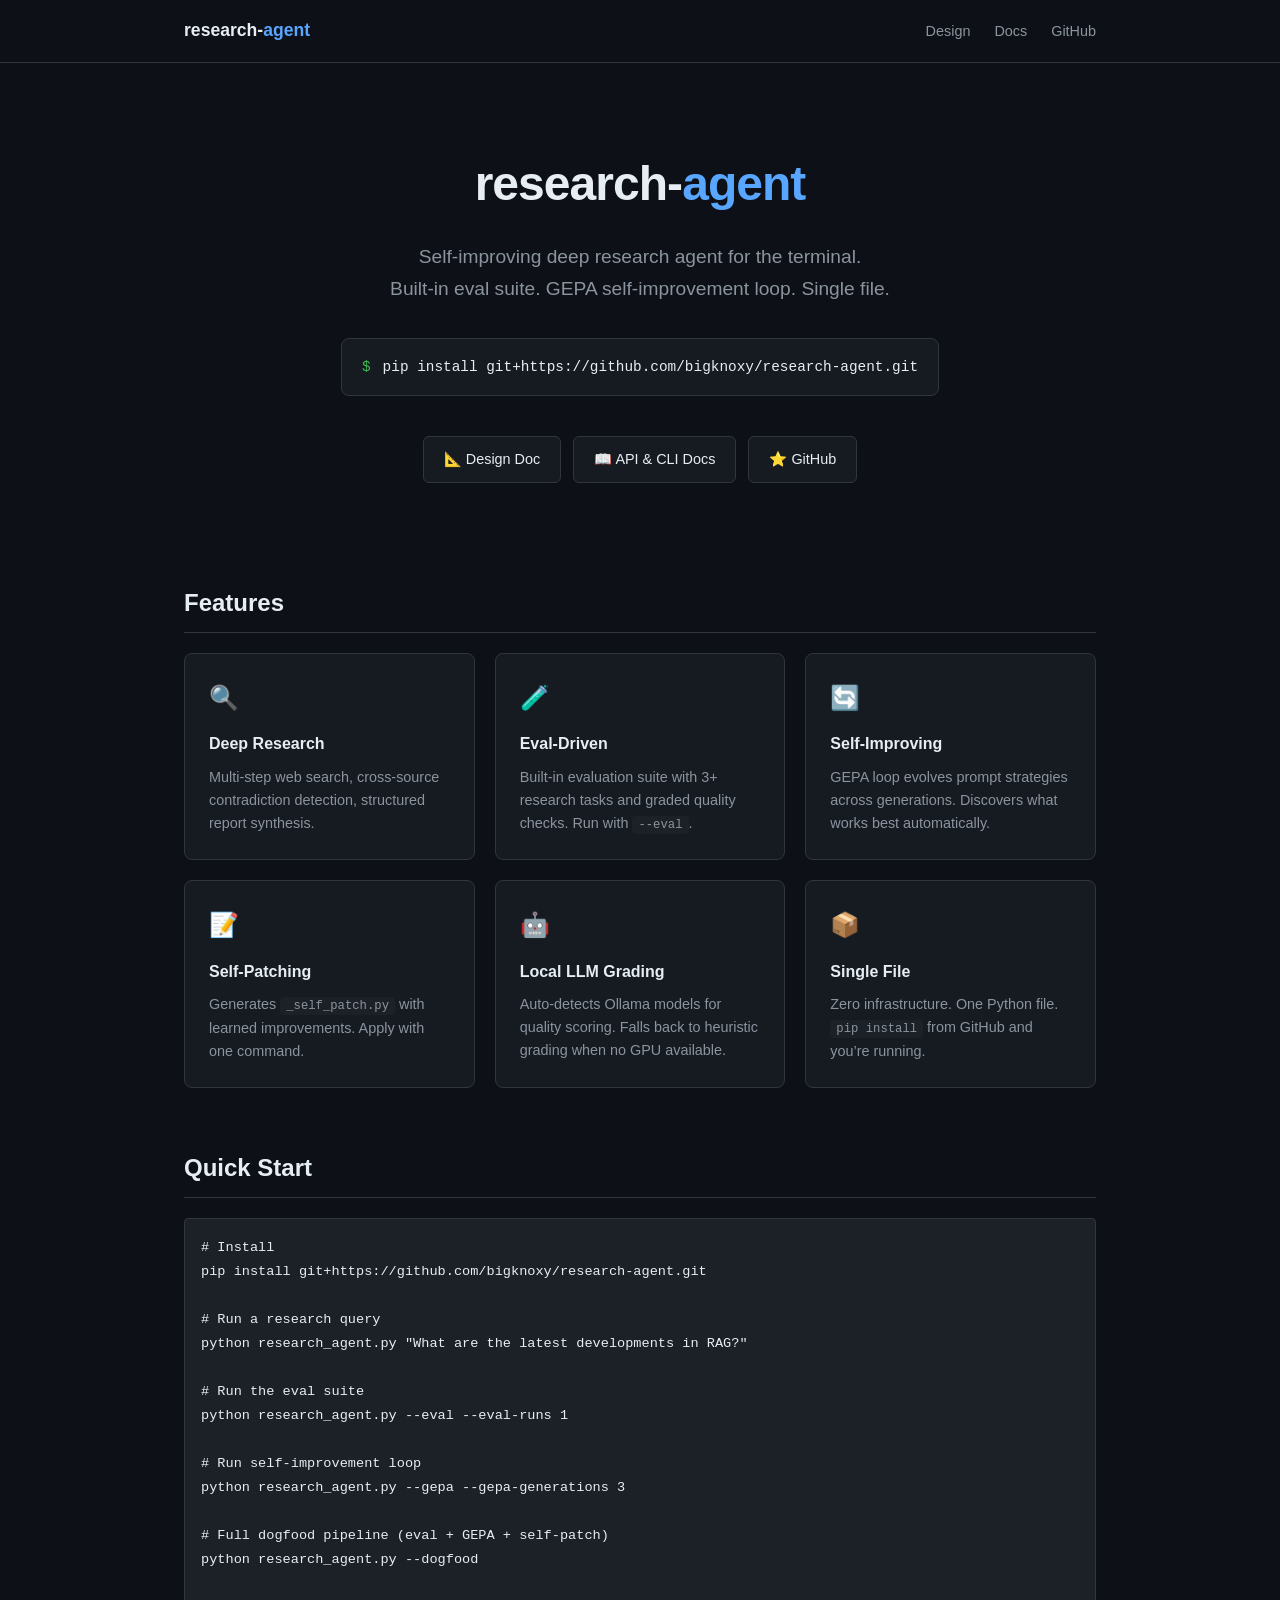
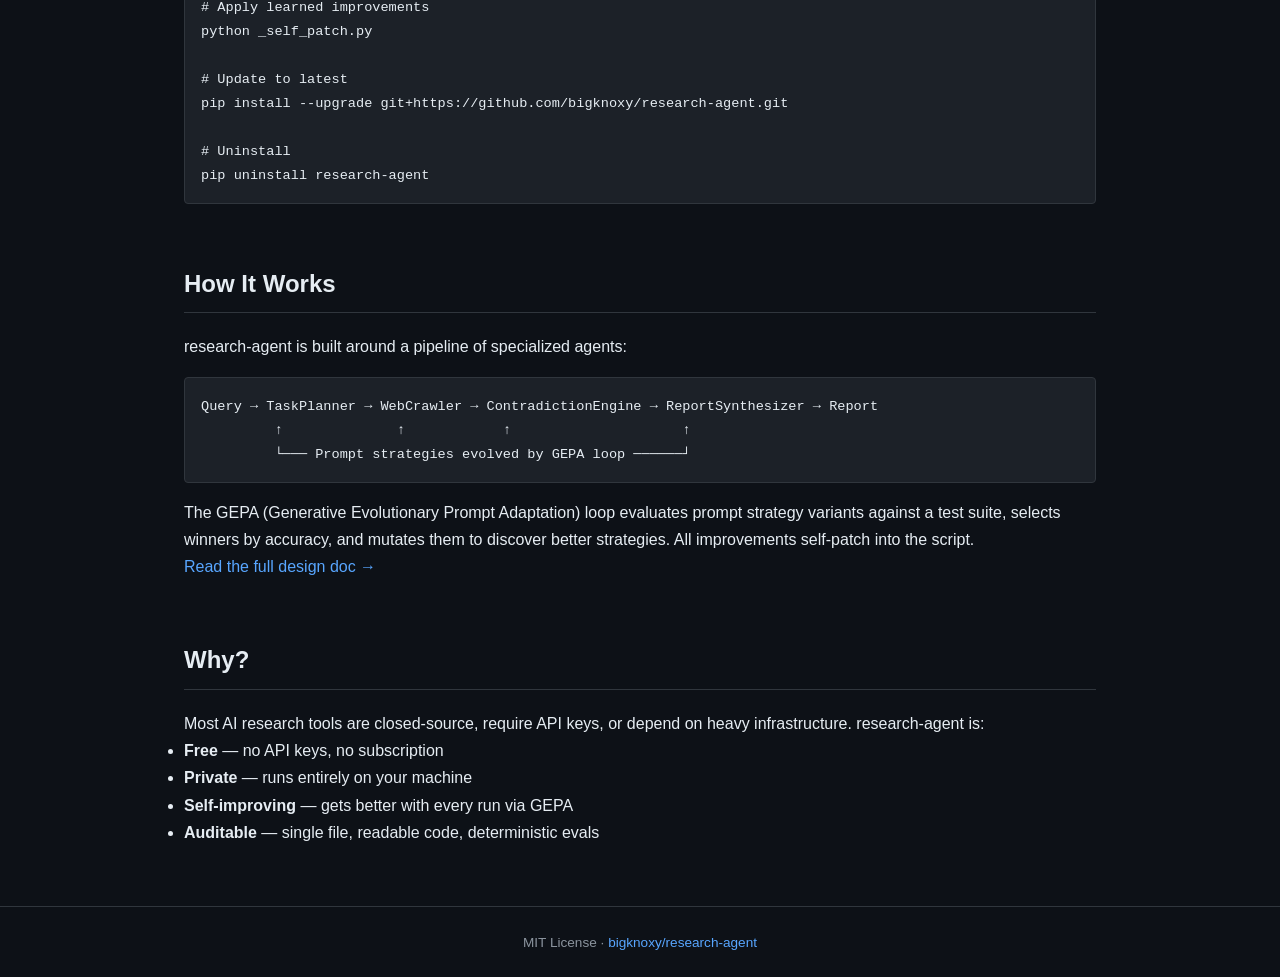
==== docs/index.html @ 5cabf2e4 "Initial release: research-agent v2.0.1 Self-improving deep research agent with: - Multi-source web c" ====
<!DOCTYPE html>
<html lang="en">
<head>
  <meta charset="UTF-8">
  <meta name="viewport" content="width=device-width, initial-scale=1.0">
  <title>research-agent — Self-improving deep research CLI</title>
  <meta name="description" content="Self-improving deep research agent for the terminal. Built-in eval suite and GEPA self-improvement loop.">
  <link rel="stylesheet" href="styles.css">
</head>
<body>
<nav>
  <div class="container">
    <span class="logo">research-<em>agent</em></span>
    <span class="spacer"></span>
    <a href="design.html">Design</a>
    <a href="api.html">Docs</a>
    <a href="https://github.com/bigknoxy/research-agent">GitHub</a>
  </div>
</nav>

<div class="hero">
  <h1>research-<em>agent</em></h1>
  <p>Self-improving deep research agent for the terminal.<br>Built-in eval suite. GEPA self-improvement loop. Single file.</p>
  <div class="install-box">
    <span class="prompt">$</span>
    <span class="cmd">pip install git+https://github.com/bigknoxy/research-agent.git</span>
  </div>
  <div class="quick-links">
    <a href="design.html">📐 Design Doc</a>
    <a href="api.html">📖 API &amp; CLI Docs</a>
    <a href="https://github.com/bigknoxy/research-agent">⭐ GitHub</a>
  </div>
</div>

<div class="container">
  <section>
    <h2>Features</h2>
    <div class="features">
      <div class="feature-card">
        <span class="icon">🔍</span>
        <h3>Deep Research</h3>
        <p>Multi-step web search, cross-source contradiction detection, structured report synthesis.</p>
      </div>
      <div class="feature-card">
        <span class="icon">🧪</span>
        <h3>Eval-Driven</h3>
        <p>Built-in evaluation suite with 3+ research tasks and graded quality checks. Run with <code>--eval</code>.</p>
      </div>
      <div class="feature-card">
        <span class="icon">🔄</span>
        <h3>Self-Improving</h3>
        <p>GEPA loop evolves prompt strategies across generations. Discovers what works best automatically.</p>
      </div>
      <div class="feature-card">
        <span class="icon">📝</span>
        <h3>Self-Patching</h3>
        <p>Generates <code>_self_patch.py</code> with learned improvements. Apply with one command.</p>
      </div>
      <div class="feature-card">
        <span class="icon">🤖</span>
        <h3>Local LLM Grading</h3>
        <p>Auto-detects Ollama models for quality scoring. Falls back to heuristic grading when no GPU available.</p>
      </div>
      <div class="feature-card">
        <span class="icon">📦</span>
        <h3>Single File</h3>
        <p>Zero infrastructure. One Python file. <code>pip install</code> from GitHub and you&rsquo;re running.</p>
      </div>
    </div>
  </section>

  <section>
    <h2>Quick Start</h2>
    <pre><code># Install
pip install git+https://github.com/bigknoxy/research-agent.git

# Run a research query
python research_agent.py "What are the latest developments in RAG?"

# Run the eval suite
python research_agent.py --eval --eval-runs 1

# Run self-improvement loop
python research_agent.py --gepa --gepa-generations 3

# Full dogfood pipeline (eval + GEPA + self-patch)
python research_agent.py --dogfood

# Apply learned improvements
python _self_patch.py

# Update to latest
pip install --upgrade git+https://github.com/bigknoxy/research-agent.git

# Uninstall
pip uninstall research-agent</code></pre>
  </section>

  <section>
    <h2>How It Works</h2>
    <p>research-agent is built around a pipeline of specialized agents:</p>
    <pre><code>Query → TaskPlanner → WebCrawler → ContradictionEngine → ReportSynthesizer → Report
         ↑              ↑            ↑                     ↑
         └─── Prompt strategies evolved by GEPA loop ──────┘</code></pre>
    <p>The GEPA (Generative Evolutionary Prompt Adaptation) loop evaluates prompt strategy variants against a test suite, selects winners by accuracy, and mutates them to discover better strategies. All improvements self-patch into the script.</p>
    <p><a href="design.html">Read the full design doc →</a></p>
  </section>

  <section>
    <h2>Why?</h2>
    <p>Most AI research tools are closed-source, require API keys, or depend on heavy infrastructure. research-agent is:</p>
    <ul>
      <li><strong>Free</strong> — no API keys, no subscription</li>
      <li><strong>Private</strong> — runs entirely on your machine</li>
      <li><strong>Self-improving</strong> — gets better with every run via GEPA</li>
      <li><strong>Auditable</strong> — single file, readable code, deterministic evals</li>
    </ul>
  </section>
</div>

<footer>
  <div class="container">
    <p>MIT License &middot; <a href="https://github.com/bigknoxy/research-agent">bigknoxy/research-agent</a></p>
  </div>
</footer>
</body>
</html>
---- docs/styles.css ----
:root {
  --bg: #0d1117;
  --bg-card: #161b22;
  --bg-code: #1c2128;
  --border: #30363d;
  --text: #e6edf3;
  --text-dim: #8b949e;
  --accent: #58a6ff;
  --accent-glow: #1f6feb;
  --green: #3fb950;
  --orange: #d29922;
  --font: -apple-system, BlinkMacSystemFont, "Segoe UI", "Noto Sans", Helvetica, Arial, sans-serif;
  --font-mono: "SF Mono", "Cascadia Code", "Fira Code", "JetBrains Mono", Consolas, monospace;
}

* { margin: 0; padding: 0; box-sizing: border-box; }

body {
  font-family: var(--font);
  background: var(--bg);
  color: var(--text);
  line-height: 1.7;
  min-height: 100vh;
}

a { color: var(--accent); text-decoration: none; }
a:hover { text-decoration: underline; }

.container {
  max-width: 960px;
  margin: 0 auto;
  padding: 0 24px;
}

/* Nav */
nav {
  border-bottom: 1px solid var(--border);
  padding: 16px 0;
  background: var(--bg);
  position: sticky;
  top: 0;
  z-index: 10;
}
nav .container {
  display: flex;
  align-items: center;
  gap: 24px;
}
nav .logo {
  font-weight: 700;
  font-size: 1.1em;
  color: var(--text);
}
nav .logo em { color: var(--accent); font-style: normal; }
nav a { color: var(--text-dim); font-size: 0.9em; }
nav a:hover { color: var(--text); text-decoration: none; }
nav .spacer { flex: 1; }

/* Hero */
.hero {
  text-align: center;
  padding: 80px 0 60px;
}
.hero h1 {
  font-size: 3em;
  font-weight: 800;
  letter-spacing: -0.02em;
  margin-bottom: 16px;
}
.hero h1 em { color: var(--accent); font-style: normal; }
.hero p {
  color: var(--text-dim);
  font-size: 1.2em;
  max-width: 600px;
  margin: 0 auto 32px;
}

/* Install command */
.install-box {
  background: var(--bg-card);
  border: 1px solid var(--border);
  border-radius: 8px;
  padding: 16px 20px;
  display: inline-flex;
  align-items: center;
  gap: 12px;
  font-family: var(--font-mono);
  font-size: 0.9em;
  margin-bottom: 40px;
}
.install-box .prompt { color: var(--green); }
.install-box .cmd { color: var(--text); }
.copy-btn {
  background: var(--accent-glow);
  color: #fff;
  border: none;
  border-radius: 4px;
  padding: 4px 12px;
  font-size: 0.8em;
  cursor: pointer;
}
.copy-btn:hover { background: var(--accent); }

/* Features grid */
.features {
  display: grid;
  grid-template-columns: repeat(auto-fit, minmax(260px, 1fr));
  gap: 20px;
  margin-bottom: 60px;
}
.feature-card {
  background: var(--bg-card);
  border: 1px solid var(--border);
  border-radius: 8px;
  padding: 24px;
}
.feature-card h3 { margin-bottom: 8px; font-size: 1em; }
.feature-card p { color: var(--text-dim); font-size: 0.9em; line-height: 1.6; }
.feature-card .icon { font-size: 1.5em; margin-bottom: 12px; display: block; }

/* Sections */
section { margin-bottom: 60px; }
section h2 {
  font-size: 1.5em;
  margin-bottom: 20px;
  padding-bottom: 8px;
  border-bottom: 1px solid var(--border);
}

/* Code blocks */
pre, code {
  font-family: var(--font-mono);
  background: var(--bg-code);
  border-radius: 4px;
}
code {
  padding: 2px 6px;
  font-size: 0.85em;
}
pre {
  padding: 16px;
  overflow-x: auto;
  border: 1px solid var(--border);
  margin: 16px 0;
  line-height: 1.5;
}
pre code {
  background: none;
  padding: 0;
}

/* Tables */
table {
  width: 100%;
  border-collapse: collapse;
  margin: 16px 0;
}
th, td {
  text-align: left;
  padding: 10px 14px;
  border-bottom: 1px solid var(--border);
}
th { color: var(--text-dim); font-weight: 600; font-size: 0.85em; text-transform: uppercase; }

/* Content pages */
.content h1 { font-size: 2.2em; margin-bottom: 8px; }
.content h1 + p { color: var(--text-dim); margin-bottom: 32px; }
.content h2 { margin-top: 48px; }
.content h3 { margin-top: 32px; color: var(--accent); }
.content ul, .content ol { padding-left: 24px; margin: 12px 0; }
.content li { margin-bottom: 6px; color: var(--text-dim); }
.content .tag {
  display: inline-block;
  background: var(--accent-glow);
  color: #fff;
  font-size: 0.7em;
  padding: 2px 8px;
  border-radius: 4px;
  font-weight: 600;
  text-transform: uppercase;
}

/* Footer */
footer {
  border-top: 1px solid var(--border);
  padding: 24px 0;
  text-align: center;
  color: var(--text-dim);
  font-size: 0.85em;
}

/* Subtitle */
.subtitle { color: var(--text-dim); margin-bottom: 12px; }

.quick-links {
  display: flex;
  gap: 12px;
  justify-content: center;
  flex-wrap: wrap;
  margin-bottom: 40px;
}
.quick-links a {
  background: var(--bg-card);
  border: 1px solid var(--border);
  border-radius: 6px;
  padding: 10px 20px;
  font-size: 0.9em;
  color: var(--text);
}
.quick-links a:hover {
  border-color: var(--accent);
  text-decoration: none;
}

@media (max-width: 640px) {
  .hero h1 { font-size: 2em; }
  .hero p { font-size: 1em; }
  .install-box { font-size: 0.8em; flex-wrap: wrap; justify-content: center; }
}
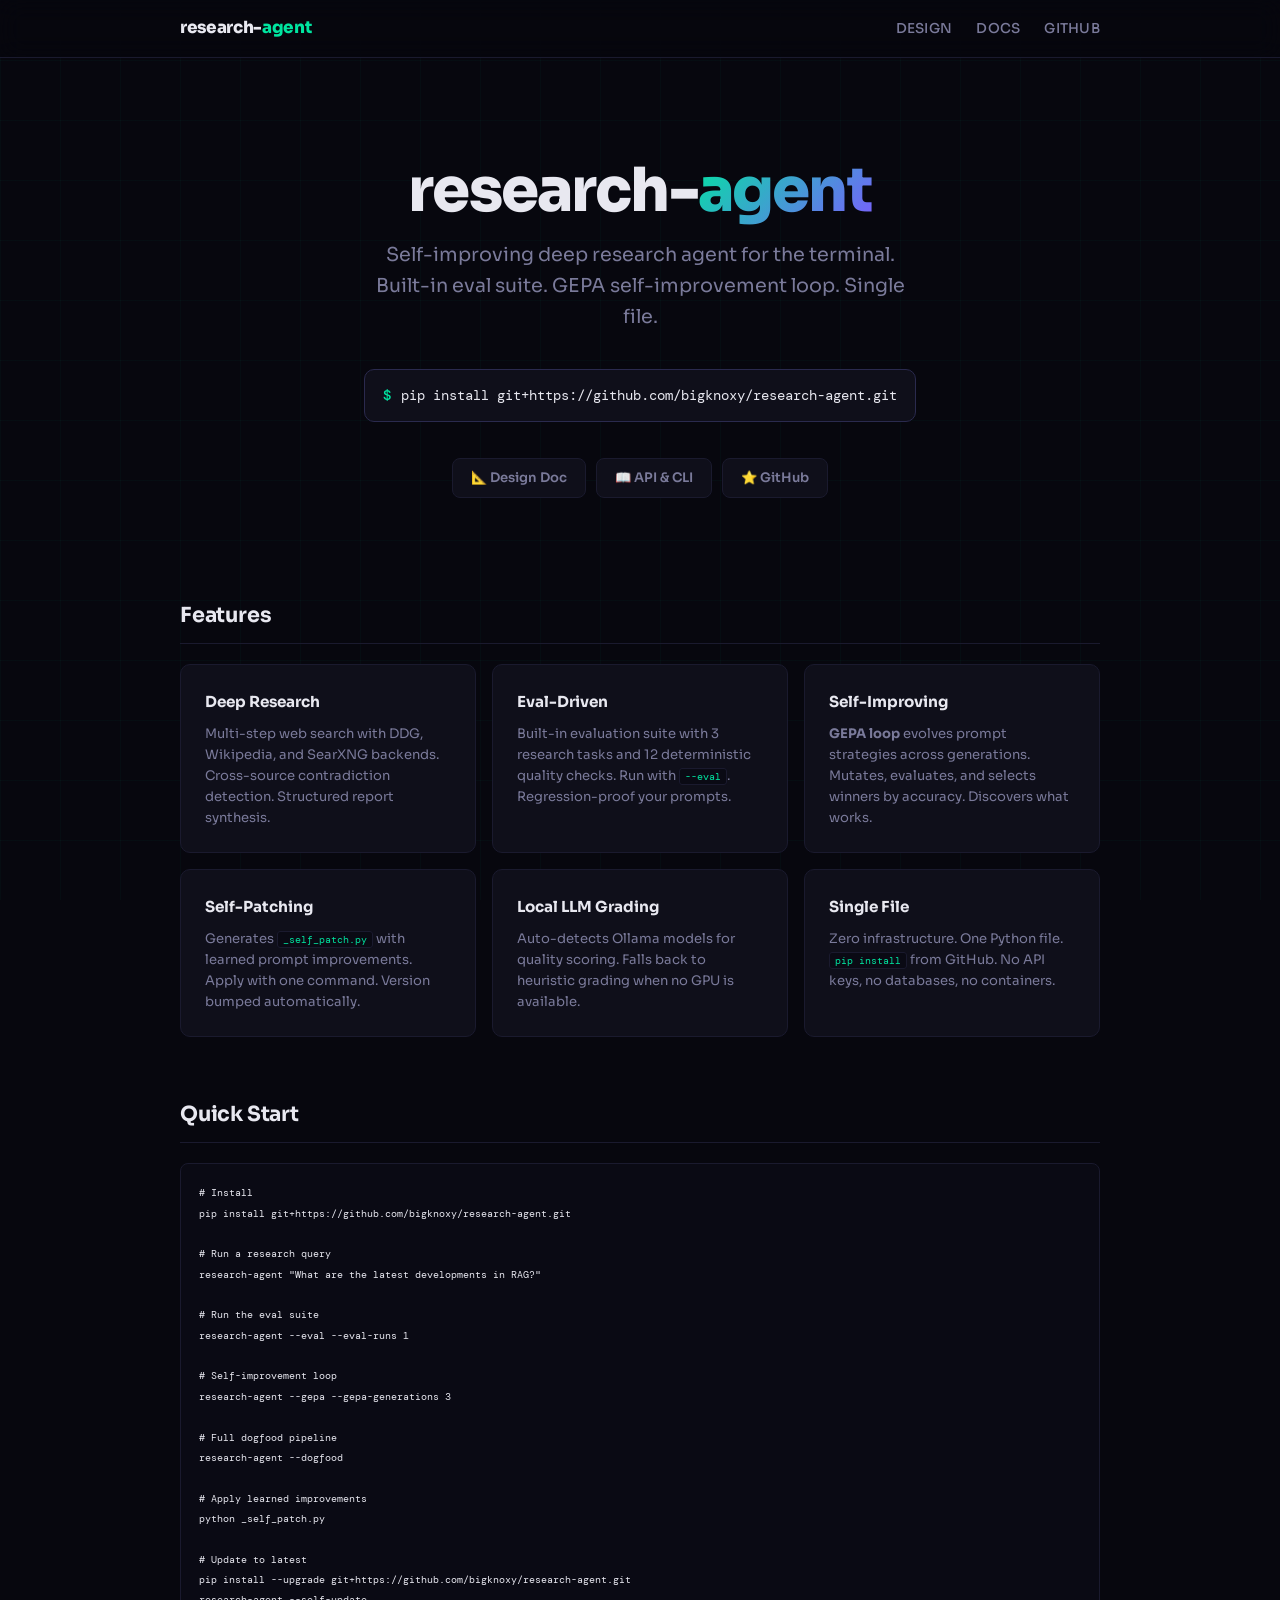
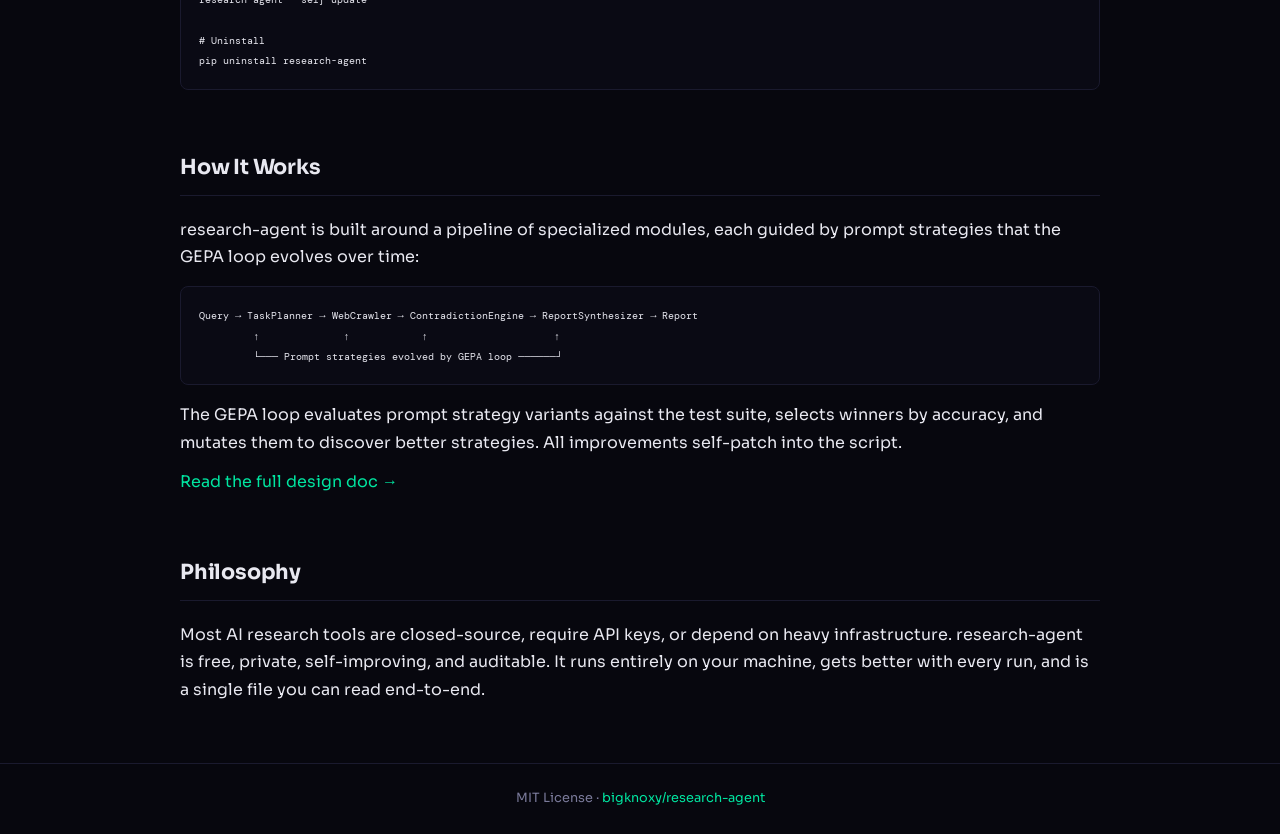
==== commit 3f848524: "Release v2.1.0: SearXNG, self-update, CI/CD, docs site, bug fixes - Add --searx-instance flag for cu" ====
--- a/docs/index.html
+++ b/docs/index.html
@@ -4,13 +4,13 @@
   <meta charset="UTF-8">
   <meta name="viewport" content="width=device-width, initial-scale=1.0">
   <title>research-agent — Self-improving deep research CLI</title>
-  <meta name="description" content="Self-improving deep research agent for the terminal. Built-in eval suite and GEPA self-improvement loop.">
+  <meta name="description" content="Self-improving deep research agent for the terminal. Built-in eval suite. GEPA self-improvement loop. Single file.">
   <link rel="stylesheet" href="styles.css">
 </head>
 <body>
 <nav>
   <div class="container">
-    <span class="logo">research-<em>agent</em></span>
+    <span class="logo">research-<span class="accent">agent</span></span>
     <span class="spacer"></span>
     <a href="design.html">Design</a>
     <a href="api.html">Docs</a>
@@ -19,7 +19,7 @@
 </nav>
 
 <div class="hero">
-  <h1>research-<em>agent</em></h1>
+  <h1>research-<span class="accent">agent</span></h1>
   <p>Self-improving deep research agent for the terminal.<br>Built-in eval suite. GEPA self-improvement loop. Single file.</p>
   <div class="install-box">
     <span class="prompt">$</span>
@@ -27,7 +27,7 @@
   </div>
   <div class="quick-links">
     <a href="design.html">📐 Design Doc</a>
-    <a href="api.html">📖 API &amp; CLI Docs</a>
+    <a href="api.html">📖 API &amp; CLI</a>
     <a href="https://github.com/bigknoxy/research-agent">⭐ GitHub</a>
   </div>
 </div>
@@ -37,34 +37,28 @@
     <h2>Features</h2>
     <div class="features">
       <div class="feature-card">
-        <span class="icon">🔍</span>
         <h3>Deep Research</h3>
-        <p>Multi-step web search, cross-source contradiction detection, structured report synthesis.</p>
+        <p>Multi-step web search with DDG, Wikipedia, and SearXNG backends. Cross-source contradiction detection. Structured report synthesis.</p>
       </div>
       <div class="feature-card">
-        <span class="icon">🧪</span>
         <h3>Eval-Driven</h3>
-        <p>Built-in evaluation suite with 3+ research tasks and graded quality checks. Run with <code>--eval</code>.</p>
+        <p>Built-in evaluation suite with 3 research tasks and 12 deterministic quality checks. Run with <code>--eval</code>. Regression-proof your prompts.</p>
       </div>
       <div class="feature-card">
-        <span class="icon">🔄</span>
         <h3>Self-Improving</h3>
-        <p>GEPA loop evolves prompt strategies across generations. Discovers what works best automatically.</p>
+        <p><strong>GEPA loop</strong> evolves prompt strategies across generations. Mutates, evaluates, and selects winners by accuracy. Discovers what works.</p>
       </div>
       <div class="feature-card">
-        <span class="icon">📝</span>
         <h3>Self-Patching</h3>
-        <p>Generates <code>_self_patch.py</code> with learned improvements. Apply with one command.</p>
+        <p>Generates <code>_self_patch.py</code> with learned prompt improvements. Apply with one command. Version bumped automatically.</p>
       </div>
       <div class="feature-card">
-        <span class="icon">🤖</span>
         <h3>Local LLM Grading</h3>
-        <p>Auto-detects Ollama models for quality scoring. Falls back to heuristic grading when no GPU available.</p>
+        <p>Auto-detects Ollama models for quality scoring. Falls back to heuristic grading when no GPU is available.</p>
       </div>
       <div class="feature-card">
-        <span class="icon">📦</span>
         <h3>Single File</h3>
-        <p>Zero infrastructure. One Python file. <code>pip install</code> from GitHub and you&rsquo;re running.</p>
+        <p>Zero infrastructure. One Python file. <code>pip install</code> from GitHub. No API keys, no databases, no containers.</p>
       </div>
     </div>
   </section>
@@ -75,22 +69,23 @@
 pip install git+https://github.com/bigknoxy/research-agent.git
 
 # Run a research query
-python research_agent.py "What are the latest developments in RAG?"
+research-agent "What are the latest developments in RAG?"
 
 # Run the eval suite
-python research_agent.py --eval --eval-runs 1
+research-agent --eval --eval-runs 1
 
-# Run self-improvement loop
-python research_agent.py --gepa --gepa-generations 3
+# Self-improvement loop
+research-agent --gepa --gepa-generations 3
 
-# Full dogfood pipeline (eval + GEPA + self-patch)
-python research_agent.py --dogfood
+# Full dogfood pipeline
+research-agent --dogfood
 
 # Apply learned improvements
 python _self_patch.py
 
 # Update to latest
 pip install --upgrade git+https://github.com/bigknoxy/research-agent.git
+research-agent --self-update
 
 # Uninstall
 pip uninstall research-agent</code></pre>
@@ -98,23 +93,17 @@
 
   <section>
     <h2>How It Works</h2>
-    <p>research-agent is built around a pipeline of specialized agents:</p>
+    <p>research-agent is built around a pipeline of specialized modules, each guided by prompt strategies that the GEPA loop evolves over time:</p>
     <pre><code>Query → TaskPlanner → WebCrawler → ContradictionEngine → ReportSynthesizer → Report
          ↑              ↑            ↑                     ↑
          └─── Prompt strategies evolved by GEPA loop ──────┘</code></pre>
-    <p>The GEPA (Generative Evolutionary Prompt Adaptation) loop evaluates prompt strategy variants against a test suite, selects winners by accuracy, and mutates them to discover better strategies. All improvements self-patch into the script.</p>
-    <p><a href="design.html">Read the full design doc →</a></p>
+    <p>The GEPA loop evaluates prompt strategy variants against the test suite, selects winners by accuracy, and mutates them to discover better strategies. All improvements self-patch into the script.</p>
+    <p style="margin-top: 12px;"><a href="design.html">Read the full design doc →</a></p>
   </section>
 
   <section>
-    <h2>Why?</h2>
-    <p>Most AI research tools are closed-source, require API keys, or depend on heavy infrastructure. research-agent is:</p>
-    <ul>
-      <li><strong>Free</strong> — no API keys, no subscription</li>
-      <li><strong>Private</strong> — runs entirely on your machine</li>
-      <li><strong>Self-improving</strong> — gets better with every run via GEPA</li>
-      <li><strong>Auditable</strong> — single file, readable code, deterministic evals</li>
-    </ul>
+    <h2>Philosophy</h2>
+    <p>Most AI research tools are closed-source, require API keys, or depend on heavy infrastructure. research-agent is free, private, self-improving, and auditable. It runs entirely on your machine, gets better with every run, and is a single file you can read end-to-end.</p>
   </section>
 </div>
 
--- a/docs/styles.css
+++ b/docs/styles.css
@@ -1,219 +1,341 @@
+/* ── research-agent — Dark Futuristic Design ── */
+@import url('https://fonts.googleapis.com/css2?family=Sora:wght@400;600;700;800&family=DM+Mono:wght@400;500&display=swap');
+
 :root {
-  --bg: #0d1117;
-  --bg-card: #161b22;
-  --bg-code: #1c2128;
-  --border: #30363d;
-  --text: #e6edf3;
-  --text-dim: #8b949e;
-  --accent: #58a6ff;
-  --accent-glow: #1f6feb;
-  --green: #3fb950;
-  --orange: #d29922;
-  --font: -apple-system, BlinkMacSystemFont, "Segoe UI", "Noto Sans", Helvetica, Arial, sans-serif;
-  --font-mono: "SF Mono", "Cascadia Code", "Fira Code", "JetBrains Mono", Consolas, monospace;
+  --bg: #07070e;
+  --bg-card: #0f0f1a;
+  --bg-card-hover: #161625;
+  --bg-code: #0a0a14;
+  --border: #1a1a2e;
+  --border-accent: #2a2a4e;
+  --text: #e8e8f0;
+  --text-dim: #7a7a9a;
+  --accent: #00e5a0;
+  --accent-glow: rgba(0, 229, 160, 0.15);
+  --accent-secondary: #7c5cff;
+  --accent-secondary-glow: rgba(124, 92, 255, 0.12);
+  --gradient: linear-gradient(135deg, #00e5a0 0%, #7c5cff 100%);
+  --font-sans: "Sora", -apple-system, BlinkMacSystemFont, "Segoe UI", sans-serif;
+  --font-mono: "DM Mono", "SF Mono", "Cascadia Code", "Fira Code", monospace;
 }
 
 * { margin: 0; padding: 0; box-sizing: border-box; }
 
+html { scroll-behavior: smooth; }
+
 body {
-  font-family: var(--font);
+  font-family: var(--font-sans);
   background: var(--bg);
   color: var(--text);
   line-height: 1.7;
   min-height: 100vh;
-}
-
-a { color: var(--accent); text-decoration: none; }
-a:hover { text-decoration: underline; }
+  -webkit-font-smoothing: antialiased;
+}
+
+a { color: var(--accent); text-decoration: none; transition: opacity 0.2s; }
+a:hover { opacity: 0.8; text-decoration: none; }
 
 .container {
   max-width: 960px;
   margin: 0 auto;
-  padding: 0 24px;
-}
-
-/* Nav */
+  padding: 0 20px;
+}
+
+/* ── Background Grid ── */
+body::before {
+  content: '';
+  position: fixed;
+  top: 0; left: 0; width: 100%; height: 100%;
+  background-image:
+    linear-gradient(rgba(0, 229, 160, 0.03) 1px, transparent 1px),
+    linear-gradient(90deg, rgba(0, 229, 160, 0.03) 1px, transparent 1px);
+  background-size: 60px 60px;
+  pointer-events: none;
+  z-index: 0;
+}
+
+/* ── Nav ── */
 nav {
-  border-bottom: 1px solid var(--border);
-  padding: 16px 0;
-  background: var(--bg);
   position: sticky;
   top: 0;
-  z-index: 10;
+  z-index: 100;
+  background: rgba(7, 7, 14, 0.85);
+  backdrop-filter: blur(12px);
+  -webkit-backdrop-filter: blur(12px);
+  border-bottom: 1px solid var(--border);
 }
 nav .container {
   display: flex;
   align-items: center;
   gap: 24px;
+  padding-top: 14px;
+  padding-bottom: 14px;
 }
 nav .logo {
-  font-weight: 700;
-  font-size: 1.1em;
+  font-weight: 800;
+  font-size: 1.05em;
+  letter-spacing: -0.02em;
   color: var(--text);
 }
-nav .logo em { color: var(--accent); font-style: normal; }
-nav a { color: var(--text-dim); font-size: 0.9em; }
-nav a:hover { color: var(--text); text-decoration: none; }
+nav .logo .accent { color: var(--accent); }
+nav a { color: var(--text-dim); font-size: 0.85em; font-weight: 500; letter-spacing: 0.02em; text-transform: uppercase; }
+nav a:hover { color: var(--text); }
 nav .spacer { flex: 1; }
 
-/* Hero */
+/* ── Hero ── */
 .hero {
   text-align: center;
-  padding: 80px 0 60px;
+  padding: 100px 0 60px;
+  position: relative;
+  z-index: 1;
 }
 .hero h1 {
-  font-size: 3em;
+  font-size: clamp(2.2em, 6vw, 3.8em);
   font-weight: 800;
-  letter-spacing: -0.02em;
+  letter-spacing: -0.03em;
+  line-height: 1.1;
   margin-bottom: 16px;
-}
-.hero h1 em { color: var(--accent); font-style: normal; }
+  animation: fadeUp 0.8s ease-out;
+}
+.hero h1 .accent { background: var(--gradient); -webkit-background-clip: text; -webkit-text-fill-color: transparent; background-clip: text; }
 .hero p {
   color: var(--text-dim);
-  font-size: 1.2em;
-  max-width: 600px;
-  margin: 0 auto 32px;
-}
-
-/* Install command */
+  font-size: clamp(0.95em, 2.5vw, 1.2em);
+  max-width: 540px;
+  margin: 0 auto 36px;
+  line-height: 1.6;
+  animation: fadeUp 0.8s ease-out 0.15s both;
+}
+
+/* ── Install Box ── */
 .install-box {
+  display: inline-flex;
+  align-items: center;
+  gap: 10px;
+  background: var(--bg-card);
+  border: 1px solid var(--border-accent);
+  border-radius: 10px;
+  padding: 14px 18px;
+  font-family: var(--font-mono);
+  font-size: clamp(0.75em, 2vw, 0.85em);
+  margin-bottom: 36px;
+  animation: fadeUp 0.8s ease-out 0.3s both;
+}
+.install-box .prompt { color: var(--accent); font-weight: 500; }
+.install-box .cmd { color: var(--text); }
+.install-box .copy-btn {
+  background: var(--accent);
+  color: #07070e;
+  border: none;
+  border-radius: 5px;
+  padding: 4px 12px;
+  font-size: 0.75em;
+  font-weight: 600;
+  cursor: pointer;
+  transition: opacity 0.2s;
+}
+.install-box .copy-btn:hover { opacity: 0.85; }
+
+/* ── Quick Links ── */
+.quick-links {
+  display: flex;
+  gap: 10px;
+  justify-content: center;
+  flex-wrap: wrap;
+  margin-bottom: 40px;
+  animation: fadeUp 0.8s ease-out 0.45s both;
+}
+.quick-links a {
   background: var(--bg-card);
   border: 1px solid var(--border);
   border-radius: 8px;
-  padding: 16px 20px;
-  display: inline-flex;
-  align-items: center;
-  gap: 12px;
-  font-family: var(--font-mono);
-  font-size: 0.9em;
-  margin-bottom: 40px;
-}
-.install-box .prompt { color: var(--green); }
-.install-box .cmd { color: var(--text); }
-.copy-btn {
-  background: var(--accent-glow);
-  color: #fff;
-  border: none;
-  border-radius: 4px;
-  padding: 4px 12px;
-  font-size: 0.8em;
-  cursor: pointer;
-}
-.copy-btn:hover { background: var(--accent); }
-
-/* Features grid */
+  padding: 8px 18px;
+  font-size: 0.82em;
+  font-weight: 600;
+  color: var(--text-dim);
+  transition: all 0.2s;
+}
+.quick-links a:hover {
+  border-color: var(--accent);
+  color: var(--text);
+  background: var(--bg-card-hover);
+}
+
+/* ── Features ── */
 .features {
   display: grid;
-  grid-template-columns: repeat(auto-fit, minmax(260px, 1fr));
-  gap: 20px;
+  grid-template-columns: repeat(auto-fit, minmax(240px, 1fr));
+  gap: 16px;
   margin-bottom: 60px;
 }
 .feature-card {
   background: var(--bg-card);
   border: 1px solid var(--border);
+  border-radius: 10px;
+  padding: 24px;
+  transition: all 0.25s ease;
+  position: relative;
+  overflow: hidden;
+}
+.feature-card:hover {
+  border-color: var(--border-accent);
+  background: var(--bg-card-hover);
+  transform: translateY(-2px);
+}
+.feature-card::before {
+  content: '';
+  position: absolute;
+  top: 0; left: 0;
+  width: 100%; height: 2px;
+  background: var(--gradient);
+  opacity: 0;
+  transition: opacity 0.25s;
+}
+.feature-card:hover::before { opacity: 1; }
+.feature-card h3 { font-size: 0.95em; font-weight: 700; margin-bottom: 8px; color: var(--text); }
+.feature-card p { color: var(--text-dim); font-size: 0.82em; line-height: 1.6; }
+.feature-card code {
+  font-family: var(--font-mono);
+  font-size: 0.8em;
+  background: var(--bg-code);
+  padding: 1px 5px;
+  border-radius: 3px;
+  color: var(--accent);
+}
+
+/* ── Sections ── */
+section { margin-bottom: 60px; position: relative; z-index: 1; }
+section h2 {
+  font-size: 1.3em;
+  font-weight: 700;
+  margin-bottom: 20px;
+  padding-bottom: 10px;
+  border-bottom: 1px solid var(--border);
+  letter-spacing: -0.01em;
+}
+
+/* ── Code ── */
+pre, code { font-family: var(--font-mono); }
+code {
+  background: var(--bg-code);
+  padding: 2px 7px;
+  border-radius: 4px;
+  font-size: 0.8em;
+  border: 1px solid var(--border);
+}
+pre {
+  background: var(--bg-code);
+  border: 1px solid var(--border);
   border-radius: 8px;
-  padding: 24px;
-}
-.feature-card h3 { margin-bottom: 8px; font-size: 1em; }
-.feature-card p { color: var(--text-dim); font-size: 0.9em; line-height: 1.6; }
-.feature-card .icon { font-size: 1.5em; margin-bottom: 12px; display: block; }
-
-/* Sections */
-section { margin-bottom: 60px; }
-section h2 {
-  font-size: 1.5em;
-  margin-bottom: 20px;
-  padding-bottom: 8px;
-  border-bottom: 1px solid var(--border);
-}
-
-/* Code blocks */
-pre, code {
-  font-family: var(--font-mono);
-  background: var(--bg-code);
-  border-radius: 4px;
-}
-code {
-  padding: 2px 6px;
-  font-size: 0.85em;
-}
-pre {
-  padding: 16px;
+  padding: 18px;
   overflow-x: auto;
-  border: 1px solid var(--border);
   margin: 16px 0;
-  line-height: 1.5;
+  line-height: 1.55;
+  font-size: 0.82em;
 }
 pre code {
   background: none;
   padding: 0;
-}
-
-/* Tables */
+  border: none;
+}
+
+/* ── Tables ── */
 table {
   width: 100%;
   border-collapse: collapse;
   margin: 16px 0;
+  font-size: 0.88em;
 }
 th, td {
   text-align: left;
   padding: 10px 14px;
   border-bottom: 1px solid var(--border);
 }
-th { color: var(--text-dim); font-weight: 600; font-size: 0.85em; text-transform: uppercase; }
-
-/* Content pages */
-.content h1 { font-size: 2.2em; margin-bottom: 8px; }
-.content h1 + p { color: var(--text-dim); margin-bottom: 32px; }
-.content h2 { margin-top: 48px; }
-.content h3 { margin-top: 32px; color: var(--accent); }
-.content ul, .content ol { padding-left: 24px; margin: 12px 0; }
-.content li { margin-bottom: 6px; color: var(--text-dim); }
-.content .tag {
-  display: inline-block;
-  background: var(--accent-glow);
-  color: #fff;
-  font-size: 0.7em;
-  padding: 2px 8px;
-  border-radius: 4px;
-  font-weight: 600;
-  text-transform: uppercase;
-}
-
-/* Footer */
+th { color: var(--text-dim); font-weight: 600; font-size: 0.78em; text-transform: uppercase; letter-spacing: 0.05em; }
+td { color: var(--text-dim); }
+td code, th code { font-size: 0.85em; }
+
+/* ── Content Pages ── */
+.content { position: relative; z-index: 1; padding-top: 40px; }
+.content h1 {
+  font-size: clamp(1.8em, 4vw, 2.5em);
+  font-weight: 800;
+  letter-spacing: -0.02em;
+  margin-bottom: 6px;
+}
+.content h1 + .subtitle { color: var(--text-dim); margin-bottom: 40px; font-size: 0.95em; }
+.content h2 {
+  font-size: 1.3em;
+  font-weight: 700;
+  margin-top: 48px;
+  margin-bottom: 16px;
+  padding-bottom: 8px;
+  border-bottom: 1px solid var(--border);
+}
+.content h3 {
+  font-size: 1em;
+  font-weight: 700;
+  margin-top: 28px;
+  margin-bottom: 10px;
+  color: var(--accent);
+}
+.content h4 {
+  font-size: 0.9em;
+  font-weight: 700;
+  margin-top: 20px;
+  margin-bottom: 8px;
+  color: var(--accent-secondary);
+}
+.content ul, .content ol { padding-left: 22px; margin: 12px 0; }
+.content li { margin-bottom: 6px; color: var(--text-dim); font-size: 0.92em; line-height: 1.6; }
+.content p { color: var(--text-dim); font-size: 0.92em; line-height: 1.7; margin-bottom: 12px; }
+
+/* ── Footer ── */
 footer {
   border-top: 1px solid var(--border);
   padding: 24px 0;
   text-align: center;
   color: var(--text-dim);
-  font-size: 0.85em;
-}
-
-/* Subtitle */
-.subtitle { color: var(--text-dim); margin-bottom: 12px; }
-
-.quick-links {
-  display: flex;
-  gap: 12px;
-  justify-content: center;
-  flex-wrap: wrap;
-  margin-bottom: 40px;
-}
-.quick-links a {
-  background: var(--bg-card);
-  border: 1px solid var(--border);
-  border-radius: 6px;
-  padding: 10px 20px;
-  font-size: 0.9em;
-  color: var(--text);
-}
-.quick-links a:hover {
-  border-color: var(--accent);
-  text-decoration: none;
-}
-
+  font-size: 0.8em;
+  position: relative;
+  z-index: 1;
+}
+
+/* ── Animations ── */
+@keyframes fadeUp {
+  from { opacity: 0; transform: translateY(16px); }
+  to { opacity: 1; transform: translateY(0); }
+}
+
+/* ── Tag badge ── */
+.tag {
+  display: inline-block;
+  background: var(--accent-glow);
+  color: var(--accent);
+  font-size: 0.65em;
+  padding: 2px 9px;
+  border-radius: 4px;
+  font-weight: 600;
+  text-transform: uppercase;
+  letter-spacing: 0.05em;
+  border: 1px solid rgba(0, 229, 160, 0.2);
+}
+
+/* ── Mobile ── */
 @media (max-width: 640px) {
-  .hero h1 { font-size: 2em; }
-  .hero p { font-size: 1em; }
-  .install-box { font-size: 0.8em; flex-wrap: wrap; justify-content: center; }
-}
+  .hero { padding: 60px 0 40px; }
+  .quick-links a { width: 100%; text-align: center; }
+  .features { grid-template-columns: 1fr; }
+  .install-box { flex-wrap: wrap; justify-content: center; padding: 12px 14px; }
+  nav .container { gap: 12px; }
+  nav .logo { font-size: 0.9em; }
+  table { font-size: 0.78em; }
+  th, td { padding: 8px 10px; }
+  pre { font-size: 0.75em; padding: 14px; }
+}
+
+ @media (max-width: 400px) {
+  .container { padding: 0 14px; }
+  .feature-card { padding: 18px; }
+  .features { gap: 12px; }
+}
